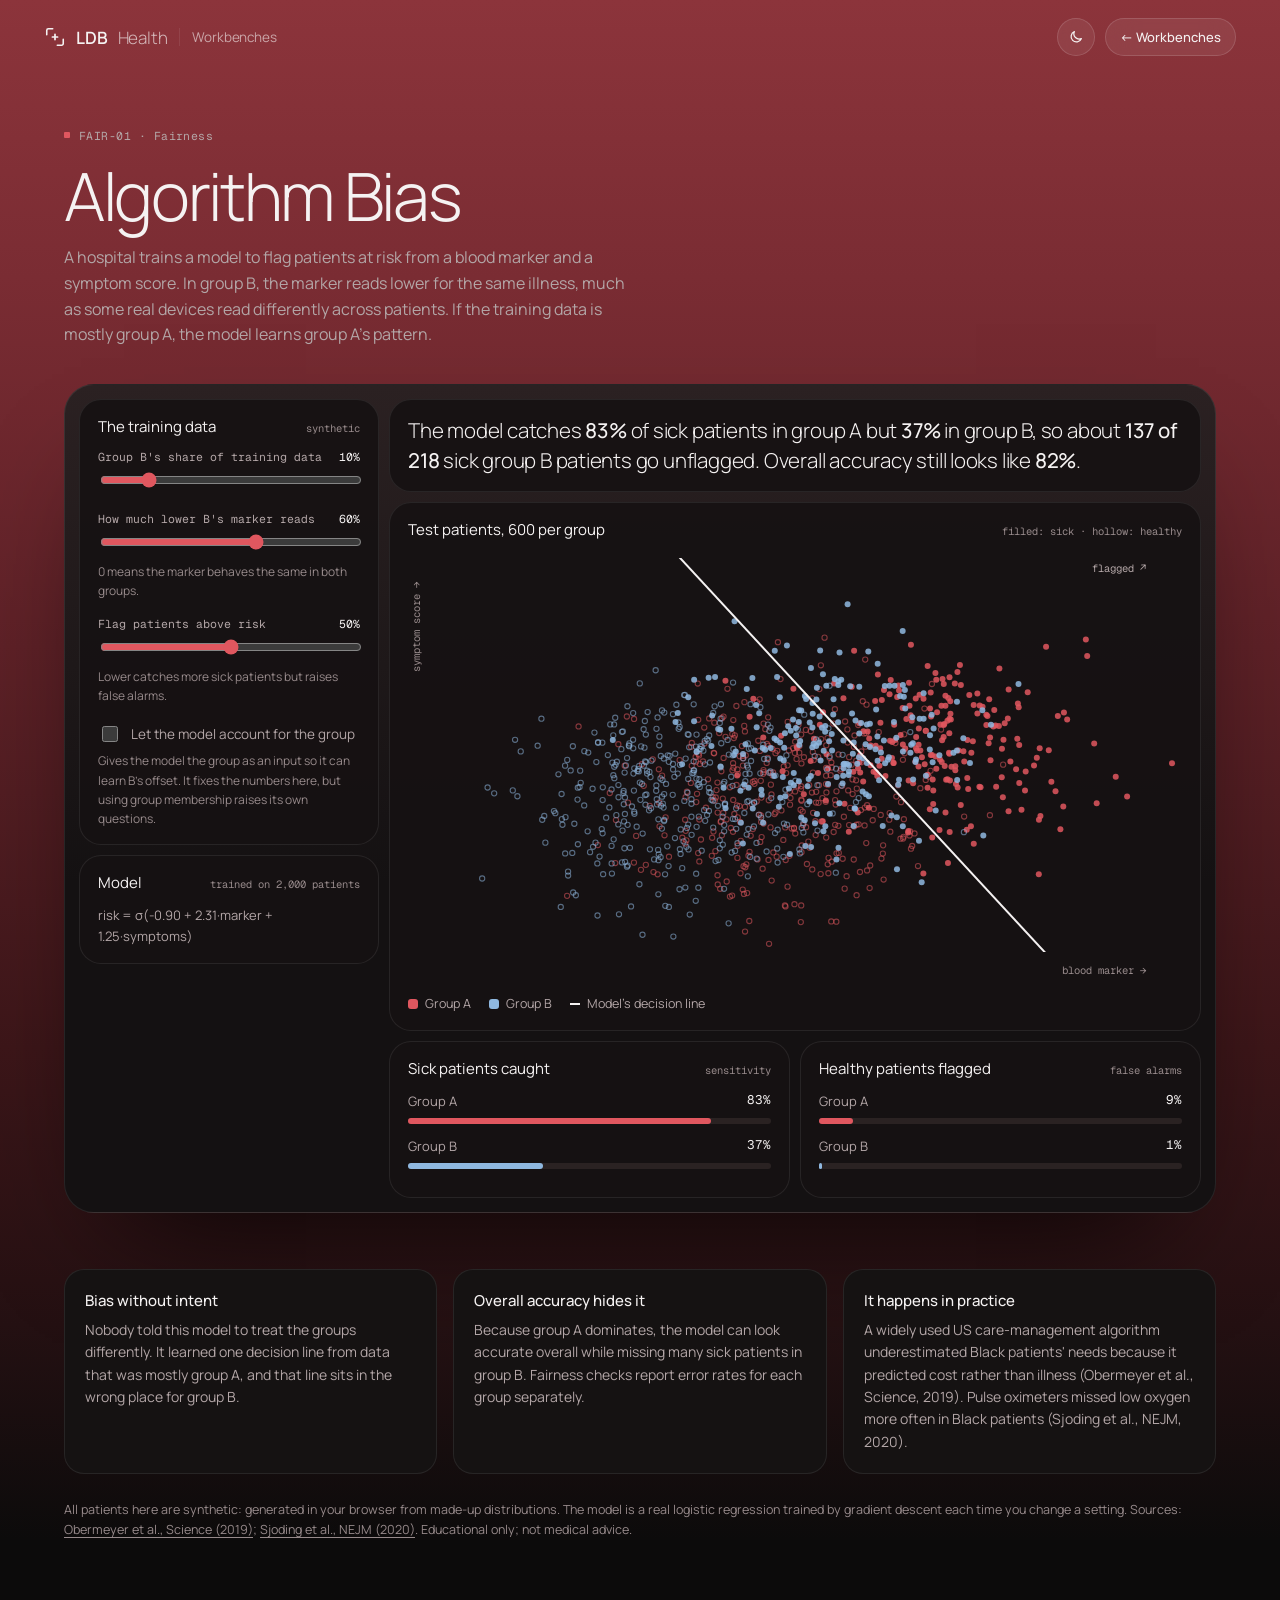
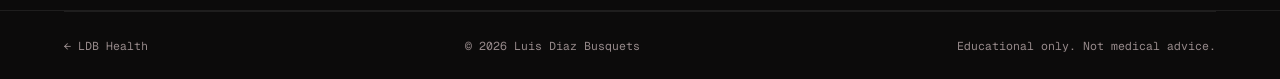
==== bias.html @ cb16dc9d "LDB Health: the Lab's design in red, with Test Accuracy, Outbreak Simulator and Algorithm Bias Co-Au" ====
<!DOCTYPE html>
<html lang="en">
<head>
<meta charset="utf-8">
<meta name="viewport" content="width=device-width, initial-scale=1">
<title>Algorithm Bias | LDB Health</title>
<meta name="description" content="Train a clinical risk model on unbalanced data and see which group it fails. Synthetic data, real logistic regression, in your browser.">
<meta property="og:title" content="Algorithm Bias | LDB Health">
<meta property="og:description" content="A risk model trained mostly on one group quietly fails another. Change the training data and see who the model misses.">
<meta property="og:image" content="https://ldiazbusquets.github.io/health/og.jpg">
<meta name="twitter:card" content="summary_large_image">
<meta name="theme-color" content="#8C343B">
<script src="assets/theme.js"></script>
<link rel="icon" href="favicon.svg" type="image/svg+xml">
<link rel="icon" href="favicon-32.png" type="image/png" sizes="32x32">
<link rel="apple-touch-icon" href="apple-touch-icon.png">
<link rel="preconnect" href="https://fonts.googleapis.com">
<link rel="preconnect" href="https://fonts.gstatic.com" crossorigin>
<link href="https://fonts.googleapis.com/css2?family=Manrope:wght@300;400;500;600&family=Geist+Mono:wght@400;500&display=swap" rel="stylesheet">
<link rel="stylesheet" href="assets/health.css">
<style>
  #plot { height: clamp(320px, 34vw, 430px); }
  .bars .br { margin: 12px 0; }
  .bars .br div { display: flex; justify-content: space-between; font-size: 13px; color: var(--t2); margin-bottom: 6px; }
  .bars .br div b { font: 400 12.5px var(--mono); color: var(--ink); }
  .bars .br i { display: block; height: 6px; border-radius: 3px; transition: width .6s cubic-bezier(.2,.7,.2,1); }
  .bars .track { background: var(--s3); border-radius: 3px; }
  .two-b { display: grid; grid-template-columns: 1fr 1fr; gap: 10px; }
  @media (max-width: 700px) { .two-b { grid-template-columns: minmax(0, 1fr); } }
  .toggle { display: flex; align-items: center; gap: 10px; margin-top: 18px; font-size: 13.5px; color: var(--t2); cursor: pointer; }
  .toggle input { accent-color: var(--acc2); width: 16px; height: 16px; }
</style>
</head>
<body>
<header class="top"><div class="w">
  <a class="logo" href="./" aria-label="LDB Health home"><svg viewBox="0 0 24 24" width="22" height="22" aria-hidden="true"><path d="M3 9.5V4.8A1.8 1.8 0 0 1 4.8 3h4.7M14.5 21h4.7a1.8 1.8 0 0 0 1.8-1.8v-4.7" fill="none" stroke="currentColor" stroke-width="1.7" stroke-linecap="round"/><path d="M12 9.2v5.6M9.2 12h5.6" stroke="currentColor" stroke-width="1.9" stroke-linecap="round"/></svg> LDB <span>Health</span><span class="crumb">Workbenches</span></a>
  <span></span>
  <div class="hr">
    <button class="tbtn" type="button" id="themeBtn" aria-label="Switch between light and dark"><svg class="moon" viewBox="0 0 24 24" fill="none" stroke="currentColor" stroke-width="1.8" stroke-linecap="round" stroke-linejoin="round" aria-hidden="true"><path d="M20 14.5A8 8 0 0 1 9.5 4a8 8 0 1 0 10.5 10.5z"/></svg><svg class="sun" viewBox="0 0 24 24" fill="none" stroke="currentColor" stroke-width="1.8" stroke-linecap="round" aria-hidden="true"><circle cx="12" cy="12" r="4.2"/><path d="M12 2.5v2M12 19.5v2M2.5 12h2M19.5 12h2M5.3 5.3l1.4 1.4M17.3 17.3l1.4 1.4M5.3 18.7l1.4-1.4M17.3 6.7l1.4-1.4"/></svg></button>
    <a class="pill gl sm" href="./#tools">&larr; Workbenches</a>
  </div>
</div></header>

<main>
<section class="page-top"><div class="w">
  <span class="lbl">FAIR-01 · Fairness</span>
  <h1>Algorithm Bias</h1>
  <p class="lead">A hospital trains a model to flag patients at risk from a blood marker and a symptom score. In group B, the marker reads lower for the same illness, much as some real devices read differently across patients. If the training data is mostly group A, the model learns group A's pattern.</p>

  <div class="dash">
    <div class="dgrid">
      <div class="side">
        <div class="panel ctl">
          <h4>The training data <span>synthetic</span></h4>
          <label for="share">Group B's share of training data <b id="shareV"></b></label>
          <input type="range" id="share" min="2" max="50" step="1">
          <label for="shift">How much lower B's marker reads <b id="shiftV"></b></label>
          <input type="range" id="shift" min="0" max="100" step="1">
          <p class="hint">0 means the marker behaves the same in both groups.</p>
          <label for="thr">Flag patients above risk <b id="thrV"></b></label>
          <input type="range" id="thr" min="5" max="95" step="1">
          <p class="hint">Lower catches more sick patients but raises false alarms.</p>
          <label class="toggle"><input type="checkbox" id="fix"> Let the model account for the group</label>
          <p class="hint">Gives the model the group as an input so it can learn B's offset. It fixes the numbers here, but using group membership raises its own questions.</p>
        </div>
        <div class="panel">
          <h4>Model <span id="trainNote"></span></h4>
          <p class="nt" style="margin:0;color:var(--t2);font-size:13px" id="eq"></p>
        </div>
      </div>
      <div class="side">
        <div class="panel"><p class="say" id="say"></p></div>
        <div class="panel">
          <h4>Test patients, 600 per group <span>filled: sick · hollow: healthy</span></h4>
          <canvas id="plot" class="cv" role="img" aria-label="Scatter of test patients with the model's decision line"></canvas>
          <div class="legend" id="legend"></div>
        </div>
        <div class="two-b">
          <div class="panel bars"><h4>Sick patients caught <span>sensitivity</span></h4><div id="sensBars"></div></div>
          <div class="panel bars"><h4>Healthy patients flagged <span>false alarms</span></h4><div id="fprBars"></div></div>
        </div>
      </div>
    </div>
  </div>

  <div class="explain">
    <div><h3>Bias without intent</h3><p>Nobody told this model to treat the groups differently. It learned one decision line from data that was mostly group A, and that line sits in the wrong place for group B.</p></div>
    <div><h3>Overall accuracy hides it</h3><p>Because group A dominates, the model can look accurate overall while missing many sick patients in group B. Fairness checks report error rates for each group separately.</p></div>
    <div><h3>It happens in practice</h3><p>A widely used US care-management algorithm underestimated Black patients' needs because it predicted cost rather than illness (Obermeyer et al., Science, 2019). Pulse oximeters missed low oxygen more often in Black patients (Sjoding et al., NEJM, 2020).</p></div>
  </div>
  <p class="src">All patients here are synthetic: generated in your browser from made-up distributions. The model is a real logistic regression trained by gradient descent each time you change a setting. Sources: <a href="https://www.science.org/doi/10.1126/science.aax2342" rel="noopener">Obermeyer et al., Science (2019)</a>; <a href="https://www.nejm.org/doi/full/10.1056/NEJMc2029240" rel="noopener">Sjoding et al., NEJM (2020)</a>. Educational only; not medical advice.</p>
</div></section>
</main>

<footer class="mini"><div class="w">
  <div class="fbar"><span><a href="./">&larr; LDB Health</a></span><span>&copy; <span id="yr"></span> Luis Diaz Busquets</span><span>Educational only. Not medical advice.</span></div>
</div></footer>

<script src="assets/site.js"></script>
<script>
(function () {
  var $ = function (id) { return document.getElementById(id); };
  var st = { share: 10, shift: 60, thr: 50, fix: false };
  ['share', 'shift', 'thr'].forEach(function (k) { $(k).value = st[k]; $(k).oninput = function () { st[k] = +this.value; if (k !== 'thr') retrain(); draw(); }; });
  $('fix').onchange = function () { st.fix = this.checked; retrain(); draw(); };

  // seeded random numbers so the same settings always give the same patients
  function rng(seed) { var s = seed; return function () { s = (s * 16807) % 2147483647; return s / 2147483647; }; }
  function gauss(r) { return Math.sqrt(-2 * Math.log(r() + 1e-12)) * Math.cos(2 * Math.PI * r()); }
  // one patient: marker (x) and symptom score (y); sick raises both; group B's marker reads lower
  function patient(r, b, shift) {
    var sick = r() < 0.35;
    var x = (sick ? 1.0 : -0.6) + gauss(r) * 0.75 - (b ? shift : 0);
    var y = (sick ? 0.55 : -0.35) + gauss(r) * 0.9;
    return { x: x, y: y, b: b, sick: sick };
  }
  function makeSet(seed, nA, nB, shift) { var r = rng(seed), out = [], i; for (i = 0; i < nA; i++) out.push(patient(r, 0, shift)); for (i = 0; i < nB; i++) out.push(patient(r, 1, shift)); return out; }

  var w = [0, 0, 0, 0], train = [], test = [];
  function feats(p) { return [1, p.x, p.y, st.fix ? p.b : 0]; }
  function prob(p) { var f = feats(p), z = 0; for (var i = 0; i < 4; i++) z += w[i] * f[i]; return 1 / (1 + Math.exp(-z)); }
  function retrain() {
    var shift = st.shift / 100 * 1.8, n = 2000, nB = Math.round(n * st.share / 100);
    train = makeSet(101, n - nB, nB, shift); test = makeSet(202, 600, 600, shift);
    w = [0, 0, 0, 0];
    for (var it = 0; it < 400; it++) {   // full-batch gradient descent on log loss
      var g = [0, 0, 0, 0];
      for (var i = 0; i < train.length; i++) { var p = train[i], e = prob(p) - (p.sick ? 1 : 0), f = feats(p); for (var j = 0; j < 4; j++) g[j] += e * f[j]; }
      for (j = 0; j < 4; j++) w[j] -= 0.8 * g[j] / train.length;
    }
    $('trainNote').textContent = 'trained on ' + n.toLocaleString() + ' patients';
  }
  function rates(group) {
    var t = st.thr / 100, tp = 0, fn = 0, fp = 0, tn = 0;
    test.forEach(function (p) { if (p.b !== group) return; var flag = prob(p) >= t; if (p.sick) { if (flag) tp++; else fn++; } else { if (flag) fp++; else tn++; } });
    return { sens: tp / (tp + fn), fpr: fp / (fp + tn), acc: (tp + tn) / (tp + fn + fp + tn), fn: fn, sick: tp + fn };
  }
  function pct(x) { return Math.round(x * 100) + '%'; }
  function fit(cv) { var r = cv.getBoundingClientRect(), d = Math.min(2, devicePixelRatio || 1); cv.width = r.width * d; cv.height = r.height * d; var c = cv.getContext('2d'); c.setTransform(d, 0, 0, d, 0, 0); return { c: c, W: r.width, H: r.height }; }

  function draw() {
    var C = window.ldbColors(), A = rates(0), B = rates(1);
    $('shareV').textContent = st.share + '%'; $('shiftV').textContent = st.shift + '%'; $('thrV').textContent = st.thr + '%';
    var all = rates(0), overall = (A.acc + B.acc) / 2;
    var gap = A.sens - B.sens;
    $('say').innerHTML = 'The model catches <b>' + pct(A.sens) + '</b> of sick patients in group A but <b>' + pct(B.sens) + '</b> in group B' +
      (gap > 0.08 ? ', so about <b>' + B.fn + ' of ' + B.sick + '</b> sick group B patients go unflagged. Overall accuracy still looks like <b>' + pct(overall) + '</b>.' : gap < -0.08 ? '. Group B is now caught more often than group A.' : '. The two groups are treated about the same.');
    $('eq').textContent = 'risk = σ(' + w[0].toFixed(2) + ' + ' + w[1].toFixed(2) + '·marker + ' + w[2].toFixed(2) + '·symptoms' + (st.fix ? ' + ' + w[3].toFixed(2) + '·groupB' : '') + ')';
    var colA = C.acc2, colB = C.blue;
    function bars(id, key, good) {
      $(id).innerHTML = [['Group A', A[key], colA], ['Group B', B[key], colB]].map(function (q) {
        return '<div class="br"><div><span>' + q[0] + '</span><b>' + pct(q[1]) + '</b></div><div class="track"><i style="width:' + (q[1] * 100).toFixed(1) + '%;background:' + q[2] + '"></i></div></div>'; }).join('');
    }
    bars('sensBars', 'sens'); bars('fprBars', 'fpr');

    // scatter with the decision line(s): w0 + w1 x + w2 y (+ w3 b) = logit(threshold)
    var g = fit($('plot')), c = g.c, W = g.W, H = g.H, pad = 30;
    var xr = [-4.2, 3.4], yr = [-3.2, 3.6];
    var X = function (x) { return pad + (x - xr[0]) / (xr[1] - xr[0]) * (W - pad * 1.5); }, Y = function (y) { return H - pad - (y - yr[0]) / (yr[1] - yr[0]) * (H - pad * 1.6); };
    c.clearRect(0, 0, W, H);
    c.font = '10.5px "Geist Mono", monospace'; c.fillStyle = C.t3; c.fillText('blood marker →', W - 120, H - 8); c.save(); c.translate(12, pad + 90); c.rotate(-Math.PI / 2); c.fillText('symptom score →', 0, 0); c.restore();
    test.forEach(function (p) {
      var x = X(p.x), y = Y(p.y); if (x < pad - 4 || x > W || y < 0 || y > H - pad + 4) return;
      c.strokeStyle = p.b ? colB : colA; c.fillStyle = p.b ? colB : colA; c.globalAlpha = p.sick ? 0.85 : 0.55; c.lineWidth = 1.1;
      c.beginPath(); c.arc(x, y, p.sick ? 3 : 2.6, 0, 7); if (p.sick) c.fill(); else c.stroke();
    });
    c.globalAlpha = 1;
    c.save(); c.beginPath(); c.rect(pad - 6, 6, W - pad, H - pad - 6); c.clip();
    var L = Math.log(st.thr / (100 - st.thr));
    function line(bv, col, dash) {
      if (Math.abs(w[2]) < 1e-6) return; c.strokeStyle = col; c.lineWidth = 2; c.setLineDash(dash || []);
      c.beginPath(); for (var k = 0; k <= 1; k++) { var x = xr[0] + k * (xr[1] - xr[0]), y = (L - w[0] - w[1] * x - w[3] * bv) / w[2]; if (k) c.lineTo(X(x), Y(y)); else c.moveTo(X(x), Y(y)); } c.stroke(); c.setLineDash([]);
    }
    if (st.fix) { line(0, colA, [6, 4]); line(1, colB, [6, 4]); } else line(0, C.ink);
    c.restore();
    c.fillStyle = C.t2; c.fillText('flagged ↗', W - 90, 20);
    $('legend').innerHTML = '<span><i style="background:' + colA + '"></i>Group A</span><span><i style="background:' + colB + '"></i>Group B</span><span><i style="background:' + C.ink + ';height:2px;border-radius:0;vertical-align:3px"></i>' + (st.fix ? 'Dashed: one line per group' : 'Model\'s decision line') + '</span>';
  }
  retrain(); draw();
  addEventListener('resize', function () { clearTimeout(draw.t); draw.t = setTimeout(draw, 120); });
  addEventListener('themechange', draw);
  if (document.fonts) document.fonts.ready.then(draw);
})();
</script>
</body>
</html>
---- assets/health.css ----
/* LDB Health: the LDB Lab design system, in red. Shared by every page. */
:root { --bg: #0C0B0B; --s1: #151212; --s2: #1C1818; --s3: #2A2222; --ln: rgba(255,255,255,.08); --ln2: rgba(255,255,255,.14);
  --ink: #F5F2F2; --t2: #B3A6A7; --t3: #978A8B; --acc: #F2A0A4; --acc2: #E0575F; --green: #6BD38A; --rose: #E7A3A8; --blue: #8FB8E0;
  --hero: linear-gradient(180deg, #8C343B 0%, #7A2C33 18%, #5E2127 42%, #3D1619 68%, #241012 86%, #0C0B0B 100%);
  --wmg: linear-gradient(180deg, #8C343B 0%, #3D1619 75%, rgba(12,11,11,0) 100%);
  --sans: "Manrope", system-ui, -apple-system, "Segoe UI", Arial, sans-serif; --mono: "Geist Mono", ui-monospace, Menlo, Consolas, monospace;
  --max: 1240px; --g: clamp(18px, 4vw, 44px); color-scheme: dark; }
html.lt { color-scheme: light; --bg: #F2EEEE; --s1: #FAF7F7; --s2: #FFFFFF; --s3: #E3D6D7; --ln: rgba(60,20,24,.09); --ln2: rgba(60,20,24,.16);
  --ink: #1C1415; --t2: #5F5152; --t3: #7A6A6B; --acc: #B3343C; --acc2: #C8414A;
  --hero: linear-gradient(180deg, #E9C9CB 0%, #EED7D8 30%, #F1E3E3 62%, #F2EEEE 100%);
  --wmg: linear-gradient(180deg, #C98C90 0%, #E2C3C5 70%, rgba(242,238,238,0) 100%); }
* { box-sizing: border-box; }
[hidden] { display: none !important; }
html { -webkit-text-size-adjust: 100%; }
@view-transition { navigation: auto; }
body { margin: 0; background: var(--bg); color: var(--ink); font: 400 16px/1.6 var(--sans); -webkit-font-smoothing: antialiased; overflow-x: clip; }
a { color: inherit; text-decoration: none; }
:focus-visible { outline: 2px solid var(--acc); outline-offset: 3px; border-radius: 8px; }
.w { max-width: var(--max); margin: 0 auto; padding: 0 var(--g); }
.lbl { display: inline-flex; align-items: center; gap: 9px; font: 400 11.5px var(--mono); letter-spacing: .04em; color: var(--t2); }
.lbl::before { content: ""; width: 6px; height: 6px; background: var(--acc2); border-radius: 1px; }
h2.h { font: 300 clamp(30px, 3.8vw, 50px)/1.12 var(--sans); letter-spacing: -.025em; margin: 14px 0 0; }
h2.h em { font-style: normal; color: #8E7F80; } html.lt h2.h em { color: #A39192; }
.lead { color: var(--t2); font-size: clamp(15px, 1.25vw, 17px); max-width: 580px; margin: 16px 0 0; }
html.theming, html.theming * { transition: background-color .5s ease, color .5s ease, border-color .5s ease, fill .5s ease !important; }

/* pills */
.pill { display: inline-flex; align-items: center; gap: 10px; font: 500 14px var(--sans); padding: 6px 18px 6px 6px; border-radius: 999px; border: 1px solid transparent; cursor: pointer; white-space: nowrap; transition: background .2s, border-color .2s, transform .2s; color: inherit; background: none; }
.pill .ic { width: 32px; height: 32px; border-radius: 50%; display: inline-flex; align-items: center; justify-content: center; flex: none; transition: transform .3s; }
.pill:hover .ic { transform: rotate(-45deg); }
.pill.lt { background: rgba(245,240,240,.94); color: #171112; } .pill.lt .ic { background: #171112; color: #F5F0F0; } .pill.lt:hover { background: #fff; }
html.lt .pill.lt { background: #1C1415; color: #F7F2F2; } html.lt .pill.lt .ic { background: #F7F2F2; color: #1C1415; } html.lt .pill.lt:hover { background: #2C2021; }
.pill.gl { background: rgba(255,255,255,.07); border-color: var(--ln2); color: var(--ink); -webkit-backdrop-filter: blur(14px); backdrop-filter: blur(14px); padding: 6px 18px; min-height: 46px; }
.pill.gl:hover { background: rgba(255,255,255,.13); }
html.lt .pill.gl { background: rgba(255,255,255,.55); } html.lt .pill.gl:hover { background: rgba(255,255,255,.9); }
.pill.sm { font-size: 13px; padding: 4px 15px 4px 4px; } .pill.sm .ic { width: 28px; height: 28px; }
.pill.gl.sm { padding: 4px 14px; min-height: 38px; }

/* header */
header.top { position: fixed; top: 0; left: 0; right: 0; z-index: 40; transition: background .3s, border-color .3s; border-bottom: 1px solid transparent; }
header.top.scrolled { background: rgba(12,11,11,.72); -webkit-backdrop-filter: blur(18px) saturate(1.2); backdrop-filter: blur(18px) saturate(1.2); border-color: var(--ln); }
html.lt header.top.scrolled { background: rgba(242,238,238,.78); }
header.top .w { display: grid; grid-template-columns: 1fr auto 1fr; align-items: center; height: 74px; gap: 16px; max-width: 1400px; }
.logo { display: inline-flex; align-items: center; gap: 10px; font: 600 17px var(--sans); letter-spacing: -.01em; white-space: nowrap; justify-self: start; }
.logo span { font-weight: 300; opacity: .7; }
.logo .crumb { font: 400 13.5px var(--sans); opacity: .6; padding-left: 12px; margin-left: 2px; border-left: 1px solid var(--ln2); }
.nav { display: flex; gap: 30px; }
.nav a { font: 400 13.5px var(--sans); color: var(--ink); opacity: .62; transition: opacity .2s, color .2s; padding: 6px 0; }
.nav a:hover { opacity: 1; } .nav a.on { color: var(--acc); opacity: 1; }
.hr { justify-self: end; display: flex; gap: 10px; align-items: center; }
.sites { display: inline-flex; align-items: center; height: 40px; padding: 3px; border-radius: 999px; border: 1px solid var(--ln2); background: rgba(255,255,255,.05); -webkit-backdrop-filter: blur(14px); backdrop-filter: blur(14px); white-space: nowrap; }
.sites a, .sites b { display: grid; place-items: center; height: 32px; padding: 0 13px; border-radius: 999px; font: 500 13px var(--sans); color: var(--ink); opacity: .8; transition: opacity .2s, background .2s; }
.sites a:hover { opacity: 1; background: rgba(255,255,255,.08); }
.sites b { background: var(--ink); color: var(--bg); opacity: 1; }
html.lt .sites { background: rgba(255,255,255,.5); border-color: rgba(60,20,24,.14); }
.msites { display: none; }
.menu { display: none; }
.tbtn { width: 38px; height: 38px; border-radius: 50%; display: grid; place-items: center; padding: 0; cursor: pointer; color: var(--ink); background: rgba(255,255,255,.07); border: 1px solid var(--ln2); -webkit-backdrop-filter: blur(14px); backdrop-filter: blur(14px); transition: background .2s, transform .3s; }
.tbtn:hover { background: rgba(255,255,255,.14); } .tbtn:active { transform: scale(.92); }
.tbtn svg { width: 16px; height: 16px; display: block; } .tbtn .sun { display: none; }
html.lt .tbtn .sun { display: block; } html.lt .tbtn .moon { display: none; }
html.lt .tbtn { background: rgba(255,255,255,.5); border-color: rgba(60,20,24,.14); }
@media (max-width: 1240px) { .hr .gh { display: none; } }
@media (max-width: 1100px) { .sites .opt { display: none; } }
@media (max-width: 960px) { .nav { gap: 20px; } }
@media (max-width: 820px) {
  header.top { background: rgba(12,11,11,.6); -webkit-backdrop-filter: blur(18px); backdrop-filter: blur(18px); }
  html.lt header.top { background: rgba(242,238,238,.7); }
  header.top .w { grid-template-columns: 1fr auto; height: 64px; }
  .nav { display: none; position: absolute; top: 64px; left: 0; right: 0; flex-direction: column; gap: 0; background: rgba(12,11,11,.97); border-bottom: 1px solid var(--ln); padding: 6px var(--g) 14px; }
  html.lt .nav { background: rgba(242,238,238,.98); }
  .nav.open { display: flex; } .nav a { padding: 14px 0; border-bottom: 1px solid var(--ln); font-size: 15px; opacity: .85; } .nav a:last-child { border: 0; }
  .menu { display: inline-flex; } .hr .sites { display: none; }
  .nav.open .msites { display: flex; gap: 6px; margin-top: 12px; } .nav .msites a, .nav .msites b { flex: 1; text-align: center; padding: 11px 0; border: 1px solid var(--ln2); border-radius: 999px; font: 500 14px var(--sans); }
  .nav .msites b { background: var(--ink); color: var(--bg); border-color: transparent; }
  .logo .crumb { display: none; }
  header.top .w > span:empty { display: none; }
}

/* hero */
.hero { position: relative; min-height: max(720px, 100svh); background: var(--hero); overflow: hidden; isolation: isolate; }
.hero::after { content: ""; position: absolute; inset: 0; z-index: -1; background: radial-gradient(70% 55% at 50% 40%, rgba(255,255,255,.08), transparent 70%); pointer-events: none; }
html.lt .hero::after { background: radial-gradient(70% 55% at 50% 40%, rgba(255,255,255,.4), transparent 70%); }
#heart { position: absolute; inset: 0; width: 100%; height: 100%; display: block; z-index: 0; }
.hcopy { position: absolute; z-index: 2; left: var(--g); bottom: clamp(48px, 8vh, 80px); max-width: 440px; }
.hcopy .k { font: 400 13px var(--sans); opacity: .75; margin: 0 0 14px; }
.hcopy h1 { font: 300 clamp(36px, 4.2vw, 60px)/1.04 var(--sans); letter-spacing: -.03em; margin: 0; }
.hcopy h1 span { display: block; } .hcopy h1 span:last-child { opacity: .62; }
.hcopy p { font-size: 13.5px; opacity: .74; margin: 22px 0; max-width: 320px; line-height: 1.5; }
.hcopy .cta { display: flex; gap: 10px; flex-wrap: wrap; }
.scard { position: absolute; z-index: 2; right: var(--g); bottom: clamp(48px, 8vh, 80px); width: 240px; padding: 18px; border-radius: 22px; background: rgba(255,255,255,.06); border: 1px solid rgba(255,255,255,.14); -webkit-backdrop-filter: blur(18px); backdrop-filter: blur(18px); }
html.lt .scard { background: rgba(255,255,255,.45); border-color: rgba(60,20,24,.12); }
.scard .tp { display: flex; justify-content: space-between; align-items: center; margin-bottom: 24px; }
.scard .tp svg { width: 32px; height: 32px; }
.scard .nx { width: 34px; height: 34px; border-radius: 50%; border: 0; background: transparent; color: var(--t2); cursor: pointer; display: flex; align-items: center; justify-content: center; }
.scard .nx:hover { background: rgba(255,255,255,.1); color: var(--ink); }
.scard .it { display: grid; grid-template-columns: 8px 1fr; gap: 10px; align-items: start; min-height: 64px; }
.scard .it i { width: 6px; height: 6px; border-radius: 50%; background: var(--acc2); margin-top: 6px; }
.scard .it b { display: block; font: 400 11.5px var(--mono); letter-spacing: .03em; text-transform: uppercase; }
.scard .it span { display: block; font-size: 12.5px; color: var(--t2); margin-top: 4px; line-height: 1.45; }
.scard .bar { display: flex; gap: 4px; margin-top: 16px; }
.scard .bar i { flex: 1; height: 2px; border-radius: 1px; background: rgba(255,255,255,.18); transition: background .3s; }
html.lt .scard .bar i { background: rgba(60,20,24,.15); }
.scard .bar i.on { background: var(--ink); }
@media (max-width: 980px) {
  .hero { min-height: 0; padding: 74px 0 40px; }
  #heart { position: relative; height: min(96vw, 560px); }
  .hcopy, .scard { position: relative; left: 0; right: 0; bottom: 0; margin: 10px var(--g) 0; max-width: none; }
  .scard { width: auto; margin-top: 30px; }
}

/* sections */
section.s { position: relative; padding: clamp(96px, 11vw, 150px) 0 0; scroll-margin-top: 40px; }
.shead { display: flex; justify-content: space-between; align-items: flex-end; gap: 30px; flex-wrap: wrap; }
.shead > div { max-width: 660px; }
.stmt { font: 300 clamp(30px, 5.4vw, 76px)/1.08 var(--sans); letter-spacing: -.035em; margin: 0; text-wrap: balance; }
.stmt span { color: #6F5D5E; } html.lt .stmt span { color: #B39E9F; }

/* featured cards with live previews */
.feat { display: grid; grid-template-columns: repeat(3, minmax(0, 1fr)); gap: 16px; margin-top: 48px; }
.fc { position: relative; display: flex; flex-direction: column; }
.fc .im { position: relative; aspect-ratio: 4 / 3.1; border-radius: 18px; overflow: hidden; background: var(--s1); border: 1px solid var(--ln); }
.fc .im canvas { position: absolute; inset: 0; width: 100%; height: 100%; display: block; transition: transform .8s cubic-bezier(.2,.7,.2,1); }
.fc:hover .im canvas { transform: scale(1.03); }
.fc .gl { position: absolute; left: 14px; right: 14px; bottom: 14px; z-index: 2; padding: 12px 14px; border-radius: 14px; background: rgba(20,16,17,.66); border: 1px solid rgba(255,255,255,.1); -webkit-backdrop-filter: blur(14px); backdrop-filter: blur(14px); display: flex; align-items: center; justify-content: space-between; gap: 10px; font-size: 13px; color: #F5F2F2; }
.fc .gl b { font-weight: 500; } .fc .gl span { color: #C9BCBD; font: 400 11px var(--mono); }
.fc h3 { font: 500 16px var(--sans); margin: 16px 0 4px; }
.fc p { margin: 0; color: var(--t2); font-size: 14px; }
@media (max-width: 900px) { .feat { grid-template-columns: minmax(0, 1fr); } }

/* course rows */
.rows { margin-top: 56px; border-top: 1px solid var(--ln); }
.rw { border-bottom: 1px solid var(--ln); }
.rh { display: grid; grid-template-columns: 64px minmax(0, 1fr) 120px 44px; gap: 24px; align-items: center; padding: 24px 0; cursor: pointer; background: none; border: 0; width: 100%; text-align: left; color: inherit; font: inherit; }
.rh .n { font: 300 30px var(--sans); color: var(--t3); transition: color .2s; }
.rh .ht { display: block; font: 400 clamp(18px, 1.8vw, 23px)/1.2 var(--sans); letter-spacing: -.015em; margin: 0 0 6px; }
.rh .pd { display: block; color: var(--t2); font-size: 14.5px; }
.st { justify-self: start; font: 500 11.5px var(--sans); padding: 3px 10px 3px 20px; border-radius: 999px; background: rgba(255,255,255,.07); position: relative; white-space: nowrap; }
html.lt .st { background: rgba(60,20,24,.06); }
.st::before { content: ""; position: absolute; left: 9px; top: 50%; width: 6px; height: 6px; margin-top: -3px; border-radius: 50%; background: var(--green); }
.st.soon::before { background: var(--t3); }
.rh .ar { width: 40px; height: 40px; border-radius: 50%; border: 1px solid var(--ln2); display: flex; align-items: center; justify-content: center; transition: background .2s, transform .35s; }
.rh:hover .n, .rw.open .n { color: var(--ink); }
.rw.open .ar { transform: rotate(90deg); background: var(--ink); color: var(--bg); border-color: var(--ink); }
.mods { display: grid; grid-template-rows: 0fr; transition: grid-template-rows .45s cubic-bezier(.2,.7,.2,1); }
.rw.open .mods { grid-template-rows: 1fr; }
.mods > div { overflow: hidden; }
.mods ul { list-style: none; margin: 0 0 24px; padding: 0 0 0 88px; display: grid; gap: 8px; }
.mods li > a, .mods li > div { display: grid; grid-template-columns: 84px minmax(0, 240px) minmax(0, 1fr) auto; gap: 18px; align-items: center; padding: 14px 18px; border-radius: 14px; background: var(--s1); border: 1px solid var(--ln); transition: background .2s, border-color .2s; }
.mods li > a:hover { background: var(--s2); border-color: var(--ln2); }
.mods .id { font: 400 11.5px var(--mono); color: var(--t3); } .mods .t { font-weight: 500; } .mods .d { color: var(--t2); font-size: 14px; } .mods .o { font: 500 13px var(--sans); }
.mods .o.soon { color: var(--t3); font-weight: 400; }
@media (max-width: 900px) {
  .rh { grid-template-columns: 36px minmax(0, 1fr) 36px; gap: 14px; padding: 18px 0; } .rh .st { display: none; }
  .rh .n { font-size: 22px; } .rh .ar { width: 34px; height: 34px; }
  .mods ul { padding-left: 0; } .mods li > a, .mods li > div { grid-template-columns: minmax(0, 1fr) auto; gap: 4px 12px; } .mods .id { grid-column: 1 / -1; } .mods .d { grid-column: 1; } .mods .o { grid-row: 2 / span 2; grid-column: 2; }
}

/* index table */
table.cat { width: 100%; border-collapse: collapse; font-size: 14.5px; margin-top: 30px; }
table.cat th { text-align: left; font: 400 11px var(--mono); letter-spacing: .03em; color: var(--t3); padding: 10px 14px; border-bottom: 1px solid var(--ln); white-space: nowrap; }
table.cat td { padding: 16px 14px; vertical-align: middle; border-bottom: 1px solid var(--ln); }
table.cat tr.row { cursor: pointer; transition: background .15s; }
table.cat tr.row:hover td { background: rgba(255,255,255,.03); } html.lt table.cat tr.row:hover td { background: rgba(60,20,24,.03); }
td.id { font: 400 11.5px var(--mono); color: var(--t3); width: 100px; white-space: nowrap; }
td.t { font-weight: 500; width: 240px; } td.d { color: var(--t2); } td.m { width: 160px; } td.go { width: 80px; text-align: right; font-weight: 500; white-space: nowrap; }
.tag { font: 400 11px var(--mono); color: var(--t2); padding: 3px 9px; border-radius: 999px; border: 1px solid var(--ln2); white-space: nowrap; }
@media (max-width: 760px) { td.m, th.m, td.id, th.id { display: none; } td.t { width: auto; } td.d { font-size: 13.5px; } }

/* about + footer */
.two { display: grid; grid-template-columns: minmax(0, 1fr) minmax(0, 1fr); gap: clamp(28px, 5vw, 72px); align-items: start; }
.two p { color: var(--t2); margin: 18px 0 0; }
@media (max-width: 860px) { .two { grid-template-columns: minmax(0, 1fr); } }
.note { margin-top: 26px; padding: 16px 18px; border-radius: 16px; background: var(--s1); border: 1px solid var(--ln); color: var(--t2); font-size: 14px; }
.note b { color: var(--ink); font-weight: 500; }
footer { position: relative; overflow: hidden; padding-top: 110px; margin-top: clamp(96px, 11vw, 150px); border-top: 1px solid var(--ln); }
.fgrid { display: grid; grid-template-columns: 1.6fr 1fr 1fr 1fr; gap: 30px; }
.fgrid h5 { font: 400 11.5px var(--mono); color: var(--t3); margin: 0 0 14px; letter-spacing: .04em; }
.fgrid p { margin: 0 0 9px; color: var(--t2); font-size: 14px; } .fgrid a:hover { color: var(--ink); }
.big4 { font: 300 clamp(24px, 2.4vw, 32px)/1.2 var(--sans); letter-spacing: -.02em; color: var(--ink) !important; margin: 0 !important; }
.big4 em { font-style: normal; color: var(--t3); }
.fbar { display: flex; justify-content: space-between; gap: 20px; flex-wrap: wrap; padding: 26px 0; margin-top: 60px; border-top: 1px solid var(--ln); font: 400 11.5px var(--mono); color: var(--t3); }
.wm { display: flex; justify-content: center; padding: 30px 0 0; user-select: none; overflow: hidden; }
.wm span { font: 500 clamp(64px, 17vw, 270px)/.8 var(--sans); letter-spacing: -.06em; color: transparent; background: var(--wmg); -webkit-background-clip: text; background-clip: text; }
@media (max-width: 760px) { .fgrid { grid-template-columns: 1fr 1fr; } .fgrid > div:first-child { grid-column: 1 / -1; } }

/* reveal on scroll */
.rv { opacity: 0; transform: translateY(18px); transition: opacity .9s cubic-bezier(.2,.7,.2,1), transform .9s cubic-bezier(.2,.7,.2,1); }
.rv.in { opacity: 1; transform: none; }
@media (prefers-reduced-motion: reduce) { .rv { opacity: 1; transform: none; transition: none; } }

/* ---------- tool pages ---------- */
.page-top { background: var(--hero); padding: 120px 0 0; position: relative; }
.page-top .w { position: relative; }
.page-top h1 { font: 300 clamp(40px, 5.2vw, 72px)/1.02 var(--sans); letter-spacing: -.035em; margin: 16px 0 0; }
.page-top p.lead { margin-bottom: 0; }
.dash { margin-top: 36px; border-radius: 30px; padding: 14px; background: linear-gradient(180deg, #2B2122, #141112 60%); border: 1px solid var(--ln); box-shadow: 0 60px 120px -60px rgba(0,0,0,.9); }
html.lt .dash { background: linear-gradient(180deg, #FFFFFF, #F7F2F2 60%); box-shadow: 0 40px 100px -60px rgba(80,20,25,.35); }
.dgrid { display: grid; grid-template-columns: 300px minmax(0, 1fr); gap: 10px; }
.panel { border-radius: 22px; background: rgba(22,18,19,.92); border: 1px solid var(--ln); padding: 16px 18px; min-width: 0; position: relative; }
html.lt .panel { background: #FFFFFF; }
.panel h4 { margin: 0 0 12px; font: 400 15px var(--sans); display: flex; justify-content: space-between; gap: 8px; align-items: baseline; }
.panel h4 span { font: 400 10.5px var(--mono); color: var(--t3); }
.side { display: grid; gap: 10px; align-content: start; }
.ctl label { display: flex; justify-content: space-between; gap: 10px; font: 400 11.5px var(--mono); color: var(--t2); margin: 16px 0 6px; }
.ctl label:first-of-type { margin-top: 4px; }
.ctl label b { color: var(--ink); font-weight: 400; white-space: nowrap; }
.ctl input[type=range] { width: 100%; accent-color: var(--acc2); }
.ctl .hint { font-size: 12px; color: var(--t3); margin: 4px 0 0; }
.seg { display: inline-flex; flex-wrap: wrap; gap: 2px; padding: 4px; border-radius: 16px; background: rgba(255,255,255,.06); }
html.lt .seg { background: rgba(60,20,24,.06); }
.seg button { font: 500 12.5px var(--sans); color: var(--t2); background: none; border: 0; padding: 7px 12px; border-radius: 12px; cursor: pointer; }
.seg button[aria-pressed="true"] { background: rgba(255,255,255,.14); color: var(--ink); }
html.lt .seg button[aria-pressed="true"] { background: #1C1415; color: #F7F2F2; }
.big { font: 300 clamp(40px, 4vw, 54px)/1 var(--sans); letter-spacing: -.03em; }
.big small { font-size: .45em; color: var(--t3); letter-spacing: 0; }
.kpis { display: grid; grid-template-columns: repeat(4, minmax(0, 1fr)); gap: 10px; }
.kpi { padding: 14px 16px; border-radius: 18px; background: var(--s1); border: 1px solid var(--ln); }
html.lt .kpi { background: #FBF8F8; }
.kpi small { display: block; font: 400 10.5px var(--mono); color: var(--t3); letter-spacing: .03em; }
.kpi b { display: block; font: 300 28px/1.2 var(--sans); letter-spacing: -.02em; margin-top: 4px; }
.kpi span { display: block; font-size: 12px; color: var(--t2); margin-top: 2px; }
.say { font: 300 clamp(18px, 1.6vw, 22px)/1.45 var(--sans); letter-spacing: -.01em; margin: 0; }
.say b { font-weight: 500; }
.legend { display: flex; flex-wrap: wrap; gap: 8px 18px; font-size: 12.5px; color: var(--t2); margin-top: 12px; }
.legend i { display: inline-block; width: 10px; height: 10px; border-radius: 3px; margin-right: 7px; vertical-align: -1px; }
.cv { display: block; width: 100%; }
.explain { display: grid; grid-template-columns: repeat(3, minmax(0, 1fr)); gap: 16px; margin-top: 56px; }
.explain div { padding: 20px; border-radius: 20px; background: var(--s1); border: 1px solid var(--ln); }
.explain h3 { font: 500 15px var(--sans); margin: 0 0 8px; } .explain p { margin: 0; color: var(--t2); font-size: 14px; }
.src { font-size: 12.5px; color: var(--t3); margin-top: 26px; } .src a { text-decoration: underline; text-underline-offset: 3px; }
@media (max-width: 980px) { .dgrid { grid-template-columns: minmax(0, 1fr); } .kpis { grid-template-columns: repeat(2, minmax(0, 1fr)); } .explain { grid-template-columns: minmax(0, 1fr); } }

.ctl label.toggle { justify-content: flex-start; font: 400 13.5px var(--sans); color: var(--t2); margin-top: 18px; }
footer.mini { margin-top: 70px; padding-top: 0; }
footer.mini .fbar { margin-top: 0; }
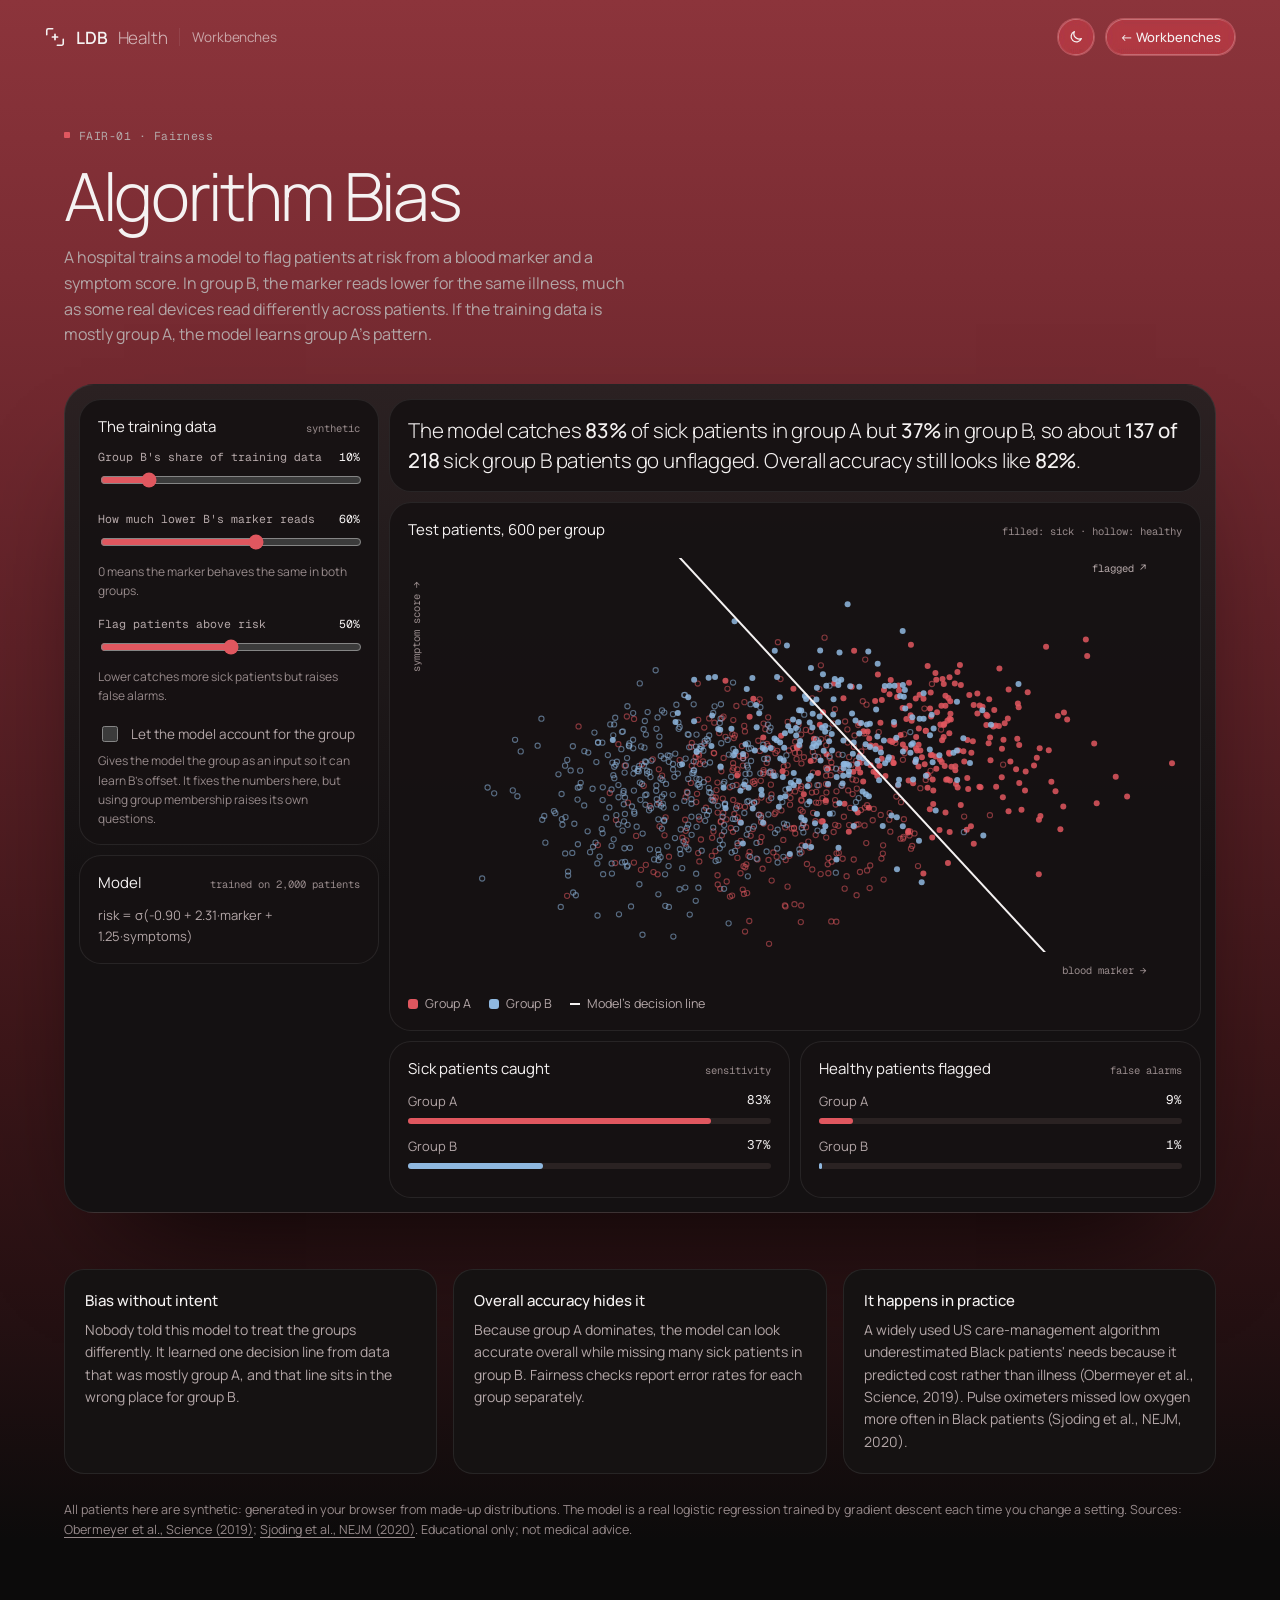
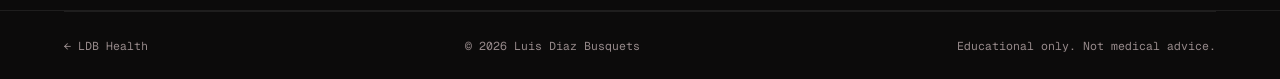
==== commit 0e2b785d: "Liquid glass on the Health pages, built on Glisse (MIT) Lit rims on the glass pills, switcher, butto" ====
--- a/bias.html
+++ b/bias.html
@@ -10,14 +10,15 @@
 <meta property="og:image" content="https://ldiazbusquets.github.io/health/og.jpg">
 <meta name="twitter:card" content="summary_large_image">
 <meta name="theme-color" content="#8C343B">
-<script src="assets/theme.js"></script>
+<script src="assets/theme.js?v=806153"></script>
 <link rel="icon" href="favicon.svg" type="image/svg+xml">
 <link rel="icon" href="favicon-32.png" type="image/png" sizes="32x32">
 <link rel="apple-touch-icon" href="apple-touch-icon.png">
 <link rel="preconnect" href="https://fonts.googleapis.com">
 <link rel="preconnect" href="https://fonts.gstatic.com" crossorigin>
 <link href="https://fonts.googleapis.com/css2?family=Manrope:wght@300;400;500;600&family=Geist+Mono:wght@400;500&display=swap" rel="stylesheet">
-<link rel="stylesheet" href="assets/health.css">
+<link rel="stylesheet" href="assets/health.css?v=806153">
+<link rel="stylesheet" href="assets/ldb-glass.css">
 <style>
   #plot { height: clamp(320px, 34vw, 430px); }
   .bars .br { margin: 12px 0; }
@@ -96,7 +97,7 @@
   <div class="fbar"><span><a href="./">&larr; LDB Health</a></span><span>&copy; <span id="yr"></span> Luis Diaz Busquets</span><span>Educational only. Not medical advice.</span></div>
 </div></footer>
 
-<script src="assets/site.js"></script>
+<script src="assets/site.js?v=806153"></script>
 <script>
 (function () {
   var $ = function (id) { return document.getElementById(id); };
@@ -182,5 +183,7 @@
   if (document.fonts) document.fonts.ready.then(draw);
 })();
 </script>
+<script src="assets/ldb-glass.js"></script>
+<script>LDBGlass.glassifyAll(".pill.gl, .sites, .tbtn, .scard, .fc .gl");</script>
 </body>
 </html>
--- a/assets/health.css
+++ b/assets/health.css
@@ -60,7 +60,6 @@
 .tbtn svg { width: 16px; height: 16px; display: block; } .tbtn .sun { display: none; }
 html.lt .tbtn .sun { display: block; } html.lt .tbtn .moon { display: none; }
 html.lt .tbtn { background: rgba(255,255,255,.5); border-color: rgba(60,20,24,.14); }
-@media (max-width: 1240px) { .hr .gh { display: none; } }
 @media (max-width: 1100px) { .sites .opt { display: none; } }
 @media (max-width: 960px) { .nav { gap: 20px; } }
 @media (max-width: 820px) {
@@ -81,7 +80,11 @@
 .hero { position: relative; min-height: max(720px, 100svh); background: var(--hero); overflow: hidden; isolation: isolate; }
 .hero::after { content: ""; position: absolute; inset: 0; z-index: -1; background: radial-gradient(70% 55% at 50% 40%, rgba(255,255,255,.08), transparent 70%); pointer-events: none; }
 html.lt .hero::after { background: radial-gradient(70% 55% at 50% 40%, rgba(255,255,255,.4), transparent 70%); }
-#heart { position: absolute; inset: 0; width: 100%; height: 100%; display: block; z-index: 0; }
+.hstage { position: absolute; inset: 0; z-index: 0; }
+#wordmark { position: absolute; left: 0; right: 0; top: clamp(70px, 9vh, 100px); width: 100%; height: clamp(130px, 19vw, 280px); display: block; transition: opacity 1.2s ease; }
+#wordmark.ingl { opacity: 0; }   /* drawn inside the heart's WebGL canvas instead, so the heart always covers it */
+#heart, #heart3d { position: absolute; inset: 0; width: 100%; height: 100%; display: block; }
+#heart3d { opacity: 0; transition: opacity 1.2s ease; } #heart3d.on { opacity: 1; }
 .hcopy { position: absolute; z-index: 2; left: var(--g); bottom: clamp(48px, 8vh, 80px); max-width: 440px; }
 .hcopy .k { font: 400 13px var(--sans); opacity: .75; margin: 0 0 14px; }
 .hcopy h1 { font: 300 clamp(36px, 4.2vw, 60px)/1.04 var(--sans); letter-spacing: -.03em; margin: 0; }
@@ -104,7 +107,8 @@
 .scard .bar i.on { background: var(--ink); }
 @media (max-width: 980px) {
   .hero { min-height: 0; padding: 74px 0 40px; }
-  #heart { position: relative; height: min(96vw, 560px); }
+  .hstage { position: relative; height: min(100vw, 560px); }
+  #wordmark { top: 0; height: 22vw; }
   .hcopy, .scard { position: relative; left: 0; right: 0; bottom: 0; margin: 10px var(--g) 0; max-width: none; }
   .scard { width: auto; margin-top: 30px; }
 }
@@ -181,7 +185,7 @@
 .big4 em { font-style: normal; color: var(--t3); }
 .fbar { display: flex; justify-content: space-between; gap: 20px; flex-wrap: wrap; padding: 26px 0; margin-top: 60px; border-top: 1px solid var(--ln); font: 400 11.5px var(--mono); color: var(--t3); }
 .wm { display: flex; justify-content: center; padding: 30px 0 0; user-select: none; overflow: hidden; }
-.wm span { font: 500 clamp(64px, 17vw, 270px)/.8 var(--sans); letter-spacing: -.06em; color: transparent; background: var(--wmg); -webkit-background-clip: text; background-clip: text; }
+.wm span { font: 500 clamp(64px, 17vw, 270px)/.8 var(--sans); letter-spacing: -.06em; color: transparent; background: var(--wmg); -webkit-background-clip: text; background-clip: text; display: inline-block; will-change: filter; }
 @media (max-width: 760px) { .fgrid { grid-template-columns: 1fr 1fr; } .fgrid > div:first-child { grid-column: 1 / -1; } }
 
 /* reveal on scroll */
--- a/assets/ldb-glass.css
+++ b/assets/ldb-glass.css
@@ -0,0 +1,5 @@
+/* LDB glass, after Glisse (MIT, Kelvin Zhang): iOS's rim light and edge line over each glass surface */
+:root { --lg-edge: rgb(255 255 255 / 0.14); --lg-rim-shine: 0.30; --lg-lens-shine: 1; }
+html[data-theme="light"] { --lg-edge: rgb(0 0 0 / 0.08); --lg-rim-shine: 0.55; --lg-lens-shine: -1.5; }
+[data-lgx] { isolation: isolate; }
+.lgx-rim { position: absolute; inset: 0; border-radius: inherit; background-size: 100% 100%; background-repeat: no-repeat; pointer-events: none; z-index: 3; }
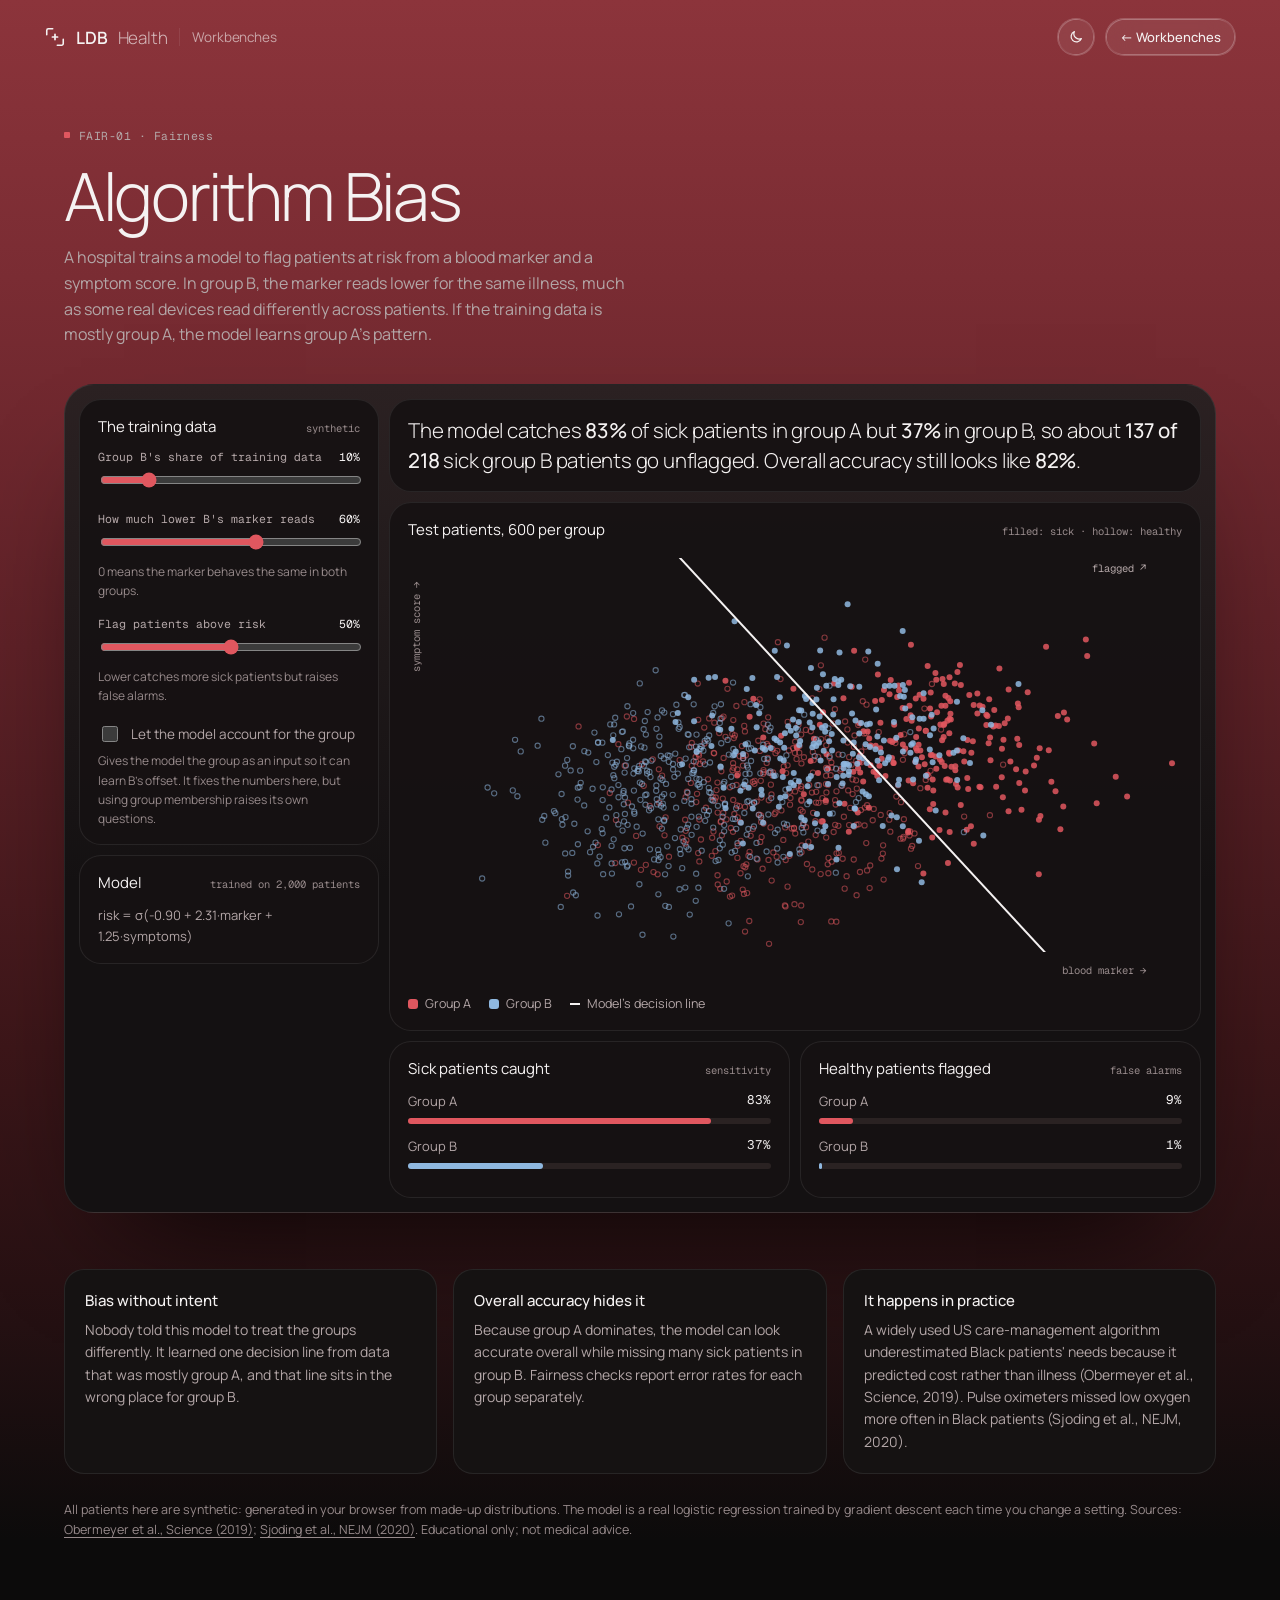
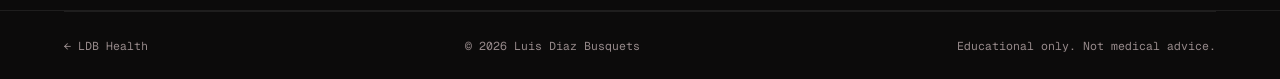
==== commit 3bdab928: "Glass: rims only, no live refraction The hero's 3D canvas animates behind the glass, so refraction r" ====
--- a/bias.html
+++ b/bias.html
@@ -183,7 +183,7 @@
   if (document.fonts) document.fonts.ready.then(draw);
 })();
 </script>
-<script src="assets/ldb-glass.js"></script>
-<script>LDBGlass.glassifyAll(".pill.gl, .sites, .tbtn, .scard, .fc .gl");</script>
+<script src="assets/ldb-glass.js?v=2"></script>
+<script>LDBGlass.glassifyAll(".pill.gl, .sites, .tbtn, .scard, .fc .gl", { refract: false });</script>
 </body>
 </html>
